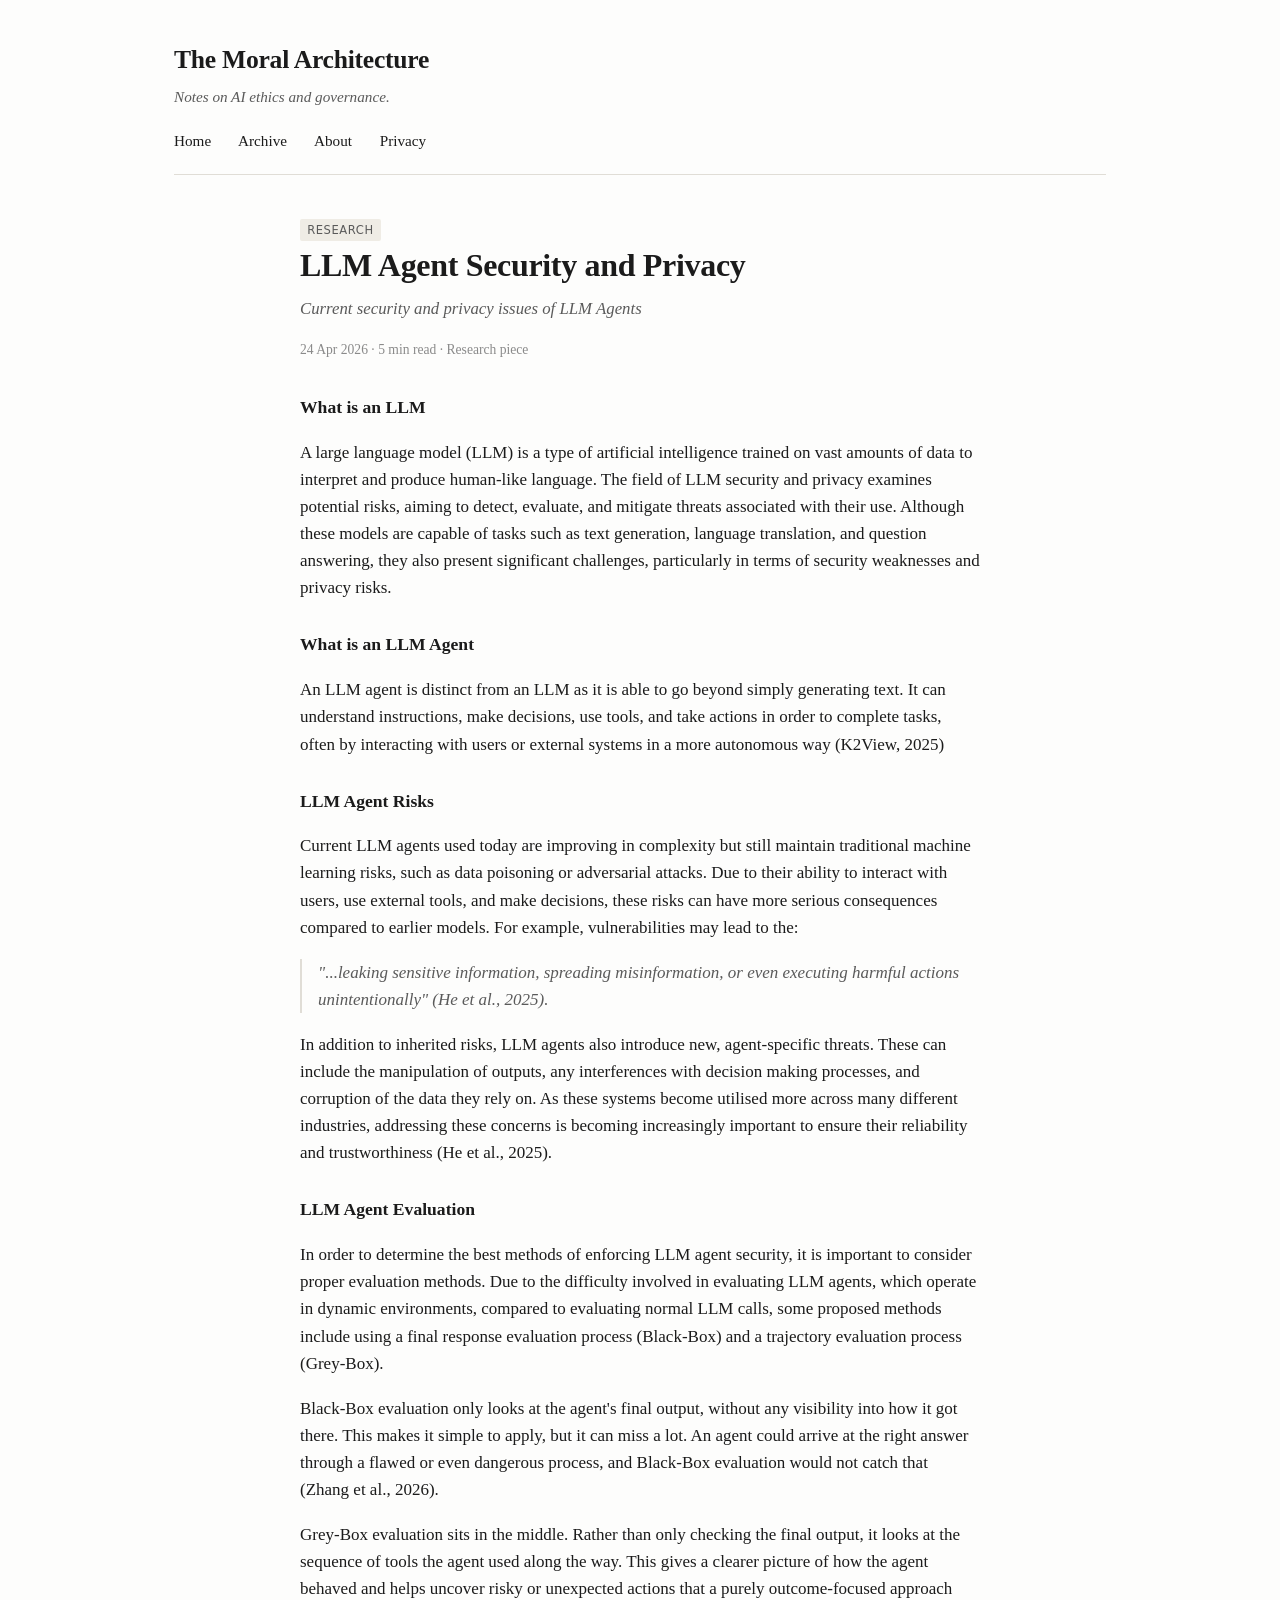
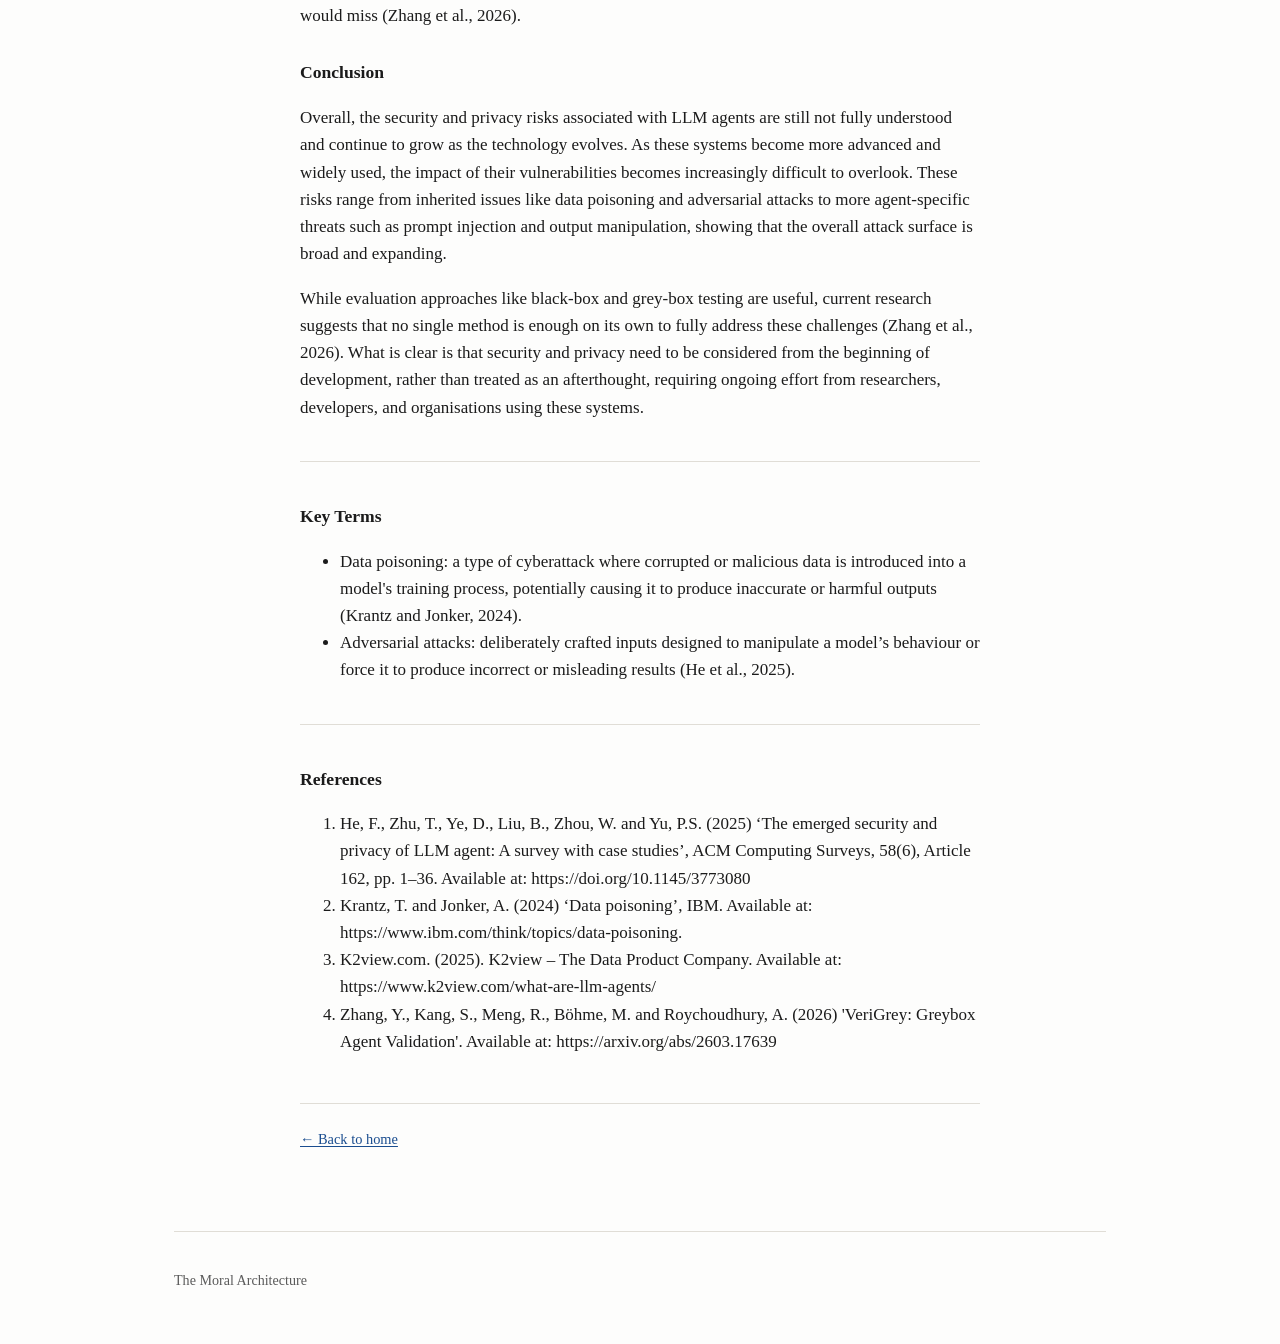
==== posts/llm-agent.html @ 135d9285 "Publish new article on LLM Agent Security and Privacy" ====
<!DOCTYPE html>
<html lang="en">

<head>
  <meta charset="UTF-8">
  <meta name="viewport" content="width=device-width, initial-scale=1.0">
  <meta name="description" content="Notes on accountability gaps in algorithmic decision-making.">
  <meta name="referrer" content="no-referrer">
  <title>LLM Agent Security and Privacy — The Moral Architecture</title>
  <link rel="stylesheet" href="../styles.css">
</head>

<body>
  <div class="shell">

    <header class="site">
      <h1 class="site-title"><a href="../index.html">The Moral Architecture</a></h1>
      <p class="site-tagline">Notes on AI ethics and governance.</p>
      <nav class="site-nav">
        <a href="../index.html">Home</a>
        <a href="../archive.html">Archive</a>
        <a href="../about.html">About</a>
        <a href="../privacy.html">Privacy</a>
      </nav>
    </header>

    <main class="post">
      <header class="post-head">
        <span class="tag">research</span>
        <h1>LLM Agent Security and Privacy</h1>
        <p class="dek">Current security and privacy issues of LLM Agents</p>
        <p class="meta">24 Apr 2026 · 5 min read · Research piece</p>
      </header>

      <div class="post-body">

        <h3> What is an LLM </h3>
        <p>
          A large language model (LLM) is a type of artificial intelligence trained on vast amounts
          of data to interpret and produce human-like language. The field of LLM security
          and privacy examines potential risks, aiming to detect, evaluate, and mitigate
          threats associated with their use. Although these models are capable of tasks
          such as text generation, language translation, and question answering,
          they also present significant challenges, particularly in terms of security
          weaknesses and privacy risks.
        </p>

        <h3> What is an LLM Agent </h3>
        <p>
          An LLM agent is distinct from an LLM as it is able to go beyond simply generating text.
          It can understand instructions, make decisions, use tools, and take actions in order to complete tasks, often
          by
          interacting with users or external systems in a more autonomous way (K2View, 2025)
        </p>

        <h3> LLM Agent Risks </h3>

        <p>Current LLM agents used today are improving in complexity but still maintain traditional
          machine learning risks, such as data poisoning or adversarial attacks. Due to
          their ability to interact with users, use external tools, and make decisions, these risks
          can have more serious consequences compared to earlier models. For example,
          vulnerabilities may lead to the:
        <blockquote> "...leaking sensitive information, spreading misinformation, or even executing
          harmful actions unintentionally" (He et al., 2025). </blockquote>
        </p>

        <p>
          In addition to inherited risks, LLM agents also introduce new, agent-specific threats.
          These can include the manipulation of outputs, any interferences with decision making processes, and
          corruption of the data they rely on. As these systems become utilised more across many different
          industries, addressing these concerns is becoming increasingly important to ensure their
          reliability and trustworthiness (He et al., 2025).
        </p>

        <h3> LLM Agent Evaluation </h3>
        <p>In order to determine the best methods of enforcing LLM agent security, it is important to consider proper
          evaluation methods.
          Due to the difficulty involved in evaluating LLM agents, which operate in dynamic environments, compared to
          evaluating normal LLM calls,
          some proposed methods include using a final response evaluation process (Black-Box) and a trajectory
          evaluation process (Grey-Box).
        </p>

        <p>Black-Box evaluation only looks at the agent's final output, without any visibility into how it got there.
          This makes it simple to apply, but it can miss a lot. An agent could arrive at the right answer through a
          flawed or even dangerous process, and Black-Box evaluation would not catch that (Zhang et al., 2026).
        </p>

        <p>Grey-Box evaluation sits in the middle. Rather than only checking the final output, it looks at the sequence
          of tools the agent used along the way. This gives a clearer picture of how the agent behaved and helps
          uncover risky or unexpected actions that a purely outcome-focused approach would miss (Zhang et al., 2026).
        </p>

        <h3> Conclusion </h3>
        <p>Overall, the security and privacy risks associated with LLM agents are still not fully understood and
          continue to grow as the technology evolves. As these systems become more advanced and widely used,
          the impact of their vulnerabilities becomes increasingly difficult to overlook. These risks range from
          inherited issues like data poisoning and adversarial attacks to more agent-specific threats such as prompt
          injection and output manipulation, showing that the overall attack surface is broad and expanding.</p>

        <p>While evaluation approaches like black-box and grey-box testing are useful, current research suggests that no
          single method is enough on its own to fully address these challenges (Zhang et al., 2026). What is clear is
          that security and privacy need to be considered from the beginning of development, rather than treated as an
          afterthought, requiring ongoing effort from researchers, developers, and organisations using these systems.
        </p>

        <hr>

        <h3>Key Terms</h3>

        <ul>
          <li>Data poisoning: a type of cyberattack where corrupted or malicious data
            is introduced into a model's training process, potentially causing it to
            produce inaccurate or harmful outputs (Krantz and Jonker, 2024). </li>
          <li>
            Adversarial attacks: deliberately crafted inputs designed to manipulate a model’s
            behaviour or force it to produce incorrect or misleading results (He et al., 2025).
          </li>
        </ul>

        <hr>

        <h3> References </h3>

        <ol>
          <li>He, F., Zhu, T., Ye, D., Liu, B., Zhou, W. and Yu, P.S. (2025) ‘The emerged security and privacy of LLM
            agent: A survey with case studies’, ACM Computing Surveys, 58(6), Article 162, pp. 1–36. Available at:
            https://doi.org/10.1145/3773080</li>
          <li>Krantz, T. and Jonker, A. (2024) ‘Data poisoning’, IBM. Available at:
            https://www.ibm.com/think/topics/data-poisoning.</li>
          <li>K2view.com. (2025). K2view – The Data Product Company. Available at:
            https://www.k2view.com/what-are-llm-agents/</li>
          <li>Zhang, Y., Kang, S., Meng, R., Böhme, M. and Roychoudhury, A. (2026) 'VeriGrey: Greybox Agent Validation'.
            Available at: https://arxiv.org/abs/2603.17639</li>
        </ol>


      </div>

      <div class="post-footer">
         <a href="../index.html">← Back to home</a>
      </div>
    </main>

    <footer class="site">
      <p>
        The Moral Architecture
      </p>
    </footer>

  </div>
</body>

</html>
---- styles.css ----
:root {
  --bg: #fdfdfc;
  --text: #1b1b1b;
  --muted: #5a5a5a;
  --faint: #8a8a8a;
  --line: #e0ddd6;
  --link: #1a4d8f;
  --tag-bg: #efece5;
  --max-width: 980px;
  --reading-width: 680px;
}

* { box-sizing: border-box; }

html, body {
  margin: 0;
  padding: 0;
}

body {
  font-family: Charter, "Bitstream Charter", "Sitka Text", Cambria, Georgia, serif;
  font-size: 17px;
  line-height: 1.6;
  color: var(--text);
  background: var(--bg);
  -webkit-font-smoothing: antialiased;
}

a {
  color: var(--link);
  text-decoration: underline;
  text-underline-offset: 2px;
  text-decoration-thickness: 1px;
}

a:hover {
  text-decoration-thickness: 2px;
}

.shell {
  max-width: var(--max-width);
  margin: 0 auto;
  padding: 0 1.5rem;
}

/* header */

header.site {
  padding: 2.5rem 0 1.25rem;
  border-bottom: 1px solid var(--line);
  margin-bottom: 2.5rem;
}

.site-title {
  font-size: 1.6rem;
  font-weight: 600;
  margin: 0 0 0.25rem;
  letter-spacing: -0.01em;
}

.site-title a {
  color: var(--text);
  text-decoration: none;
}

.site-tagline {
  color: var(--muted);
  font-size: 0.95rem;
  font-style: italic;
  margin: 0 0 1.25rem;
}

nav.site-nav {
  font-size: 0.95rem;
}

nav.site-nav a {
  margin-right: 1.5rem;
  color: var(--text);
  text-decoration: none;
}

nav.site-nav a:hover {
  text-decoration: underline;
  text-underline-offset: 3px;
}

nav.site-nav a.current {
  font-weight: 600;
}

/* landing */

.intro {
  margin-bottom: 3rem;
}

.intro p {
  font-size: 1.05rem;
  color: var(--muted);
  max-width: 58ch;
  margin: 0 0 1rem;
}

h2.section-heading {
  font-size: 1rem;
  font-weight: 600;
  text-transform: uppercase;
  letter-spacing: 0.08em;
  color: var(--faint);
  margin: 2.5rem 0 1.25rem;
  padding-bottom: 0.4rem;
  border-bottom: 1px solid var(--line);
}

/* post list */

.post-list {
  list-style: none;
  padding: 0;
  margin: 0;
}

.post-list li {
  padding: 1.25rem 0;
  border-bottom: 1px solid var(--line);
}

.post-list li:last-child {
  border-bottom: none;
}

.post-list h3 {
  margin: 0 0 0.3rem;
  font-size: 1.25rem;
  font-weight: 600;
  line-height: 1.3;
}

.post-list h3 a {
  color: var(--text);
  text-decoration: none;
}

.post-list h3 a:hover {
  text-decoration: underline;
  text-underline-offset: 3px;
  text-decoration-thickness: 1px;
}

.post-list .excerpt {
  margin: 0.4rem 0 0.5rem;
  color: var(--muted);
  font-size: 0.98rem;
}

.post-list .meta {
  font-size: 0.82rem;
  color: var(--faint);
}

.tag {
  display: inline-block;
  font-size: 0.72rem;
  text-transform: uppercase;
  letter-spacing: 0.05em;
  padding: 0.1rem 0.45rem;
  background: var(--tag-bg);
  color: var(--muted);
  border-radius: 2px;
  margin-right: 0.5rem;
  font-family: ui-sans-serif, system-ui, sans-serif;
}

/* filters for archive */

.filters {
  margin: 0 0 1.5rem;
  font-size: 0.9rem;
  color: var(--muted);
}

.filters button {
  background: none;
  border: none;
  padding: 0.2rem 0.4rem;
  margin-right: 0.4rem;
  font: inherit;
  color: var(--link);
  cursor: pointer;
  text-decoration: underline;
  text-underline-offset: 2px;
}

.filters button.active {
  color: var(--text);
  text-decoration: none;
  font-weight: 600;
}

.filters .count {
  float: right;
  color: var(--faint);
  font-size: 0.85rem;
}

/* archive */

.post {
  max-width: var(--reading-width);
  margin: 0 auto;
}

.post header.post-head {
  margin-bottom: 2rem;
}

.post header.post-head h1 {
  font-size: 2rem;
  line-height: 1.2;
  margin: 0.25rem 0 0.75rem;
  font-weight: 600;
  letter-spacing: -0.01em;
}

.post header.post-head .dek {
  color: var(--muted);
  font-size: 1.05rem;
  font-style: italic;
  margin: 0 0 1rem;
}

.post header.post-head .meta {
  font-size: 0.85rem;
  color: var(--faint);
}

.post-body p,
.post-body ul,
.post-body ol,
.post-body pre,
.post-body blockquote {
  margin: 1.1rem 0;
}

.post-body h2 {
  font-size: 1.3rem;
  margin: 2.2rem 0 0.6rem;
  font-weight: 600;
}

.post-body h3 {
  font-size: 1.1rem;
  margin: 1.8rem 0 0.5rem;
  font-weight: 600;
}

.post-body blockquote {
  border-left: 2px solid var(--line);
  padding-left: 1rem;
  color: var(--muted);
  font-style: italic;
}

.post-body code {
  font-family: ui-monospace, Menlo, Consolas, monospace;
  font-size: 0.92em;
  background: var(--tag-bg);
  padding: 0.1em 0.3em;
  border-radius: 2px;
}

.post-body pre {
  background: var(--tag-bg);
  padding: 1rem;
  overflow-x: auto;
  font-size: 0.88rem;
  border-radius: 2px;
}

.post-body pre code {
  background: none;
  padding: 0;
}

.post-body hr {
  border: none;
  border-top: 1px solid var(--line);
  margin: 2.5rem 0;
}

.post-footer {
  margin-top: 3rem;
  padding-top: 1.5rem;
  border-top: 1px solid var(--line);
  font-size: 0.9rem;
  color: var(--muted);
}

.post-footer a {
  color: var(--link);
}

/* statuc */

.page {
  max-width: var(--reading-width);
  margin: 0 auto;
}

.page h1 {
  font-size: 1.8rem;
  font-weight: 600;
  margin: 0 0 1.25rem;
  letter-spacing: -0.01em;
}

.page h2 {
  font-size: 1.15rem;
  font-weight: 600;
  margin: 2rem 0 0.5rem;
}

.page p,
.page ul,
.page ol {
  margin: 1rem 0;
}

.page ul, .page ol {
  padding-left: 1.25rem;
}

.page li {
  margin-bottom: 0.35rem;
}

/* footer */

footer.site {
  margin-top: 5rem;
  padding: 2rem 0 3rem;
  border-top: 1px solid var(--line);
  font-size: 0.88rem;
  color: var(--muted);
}

footer.site p {
  margin: 0.3rem 0;
}

footer.site a {
  color: var(--link);
}

/* small screens */ 

@media (max-width: 600px) {
  body { font-size: 16px; }
  .site-title { font-size: 1.35rem; }
  nav.site-nav a { margin-right: 1rem; }
  .post header.post-head h1 { font-size: 1.6rem; }
  .filters .count { display: block; float: none; margin-top: 0.3rem; }
}

@media print {
  nav.site-nav, footer.site { display: none; }
  body { background: white; }
}
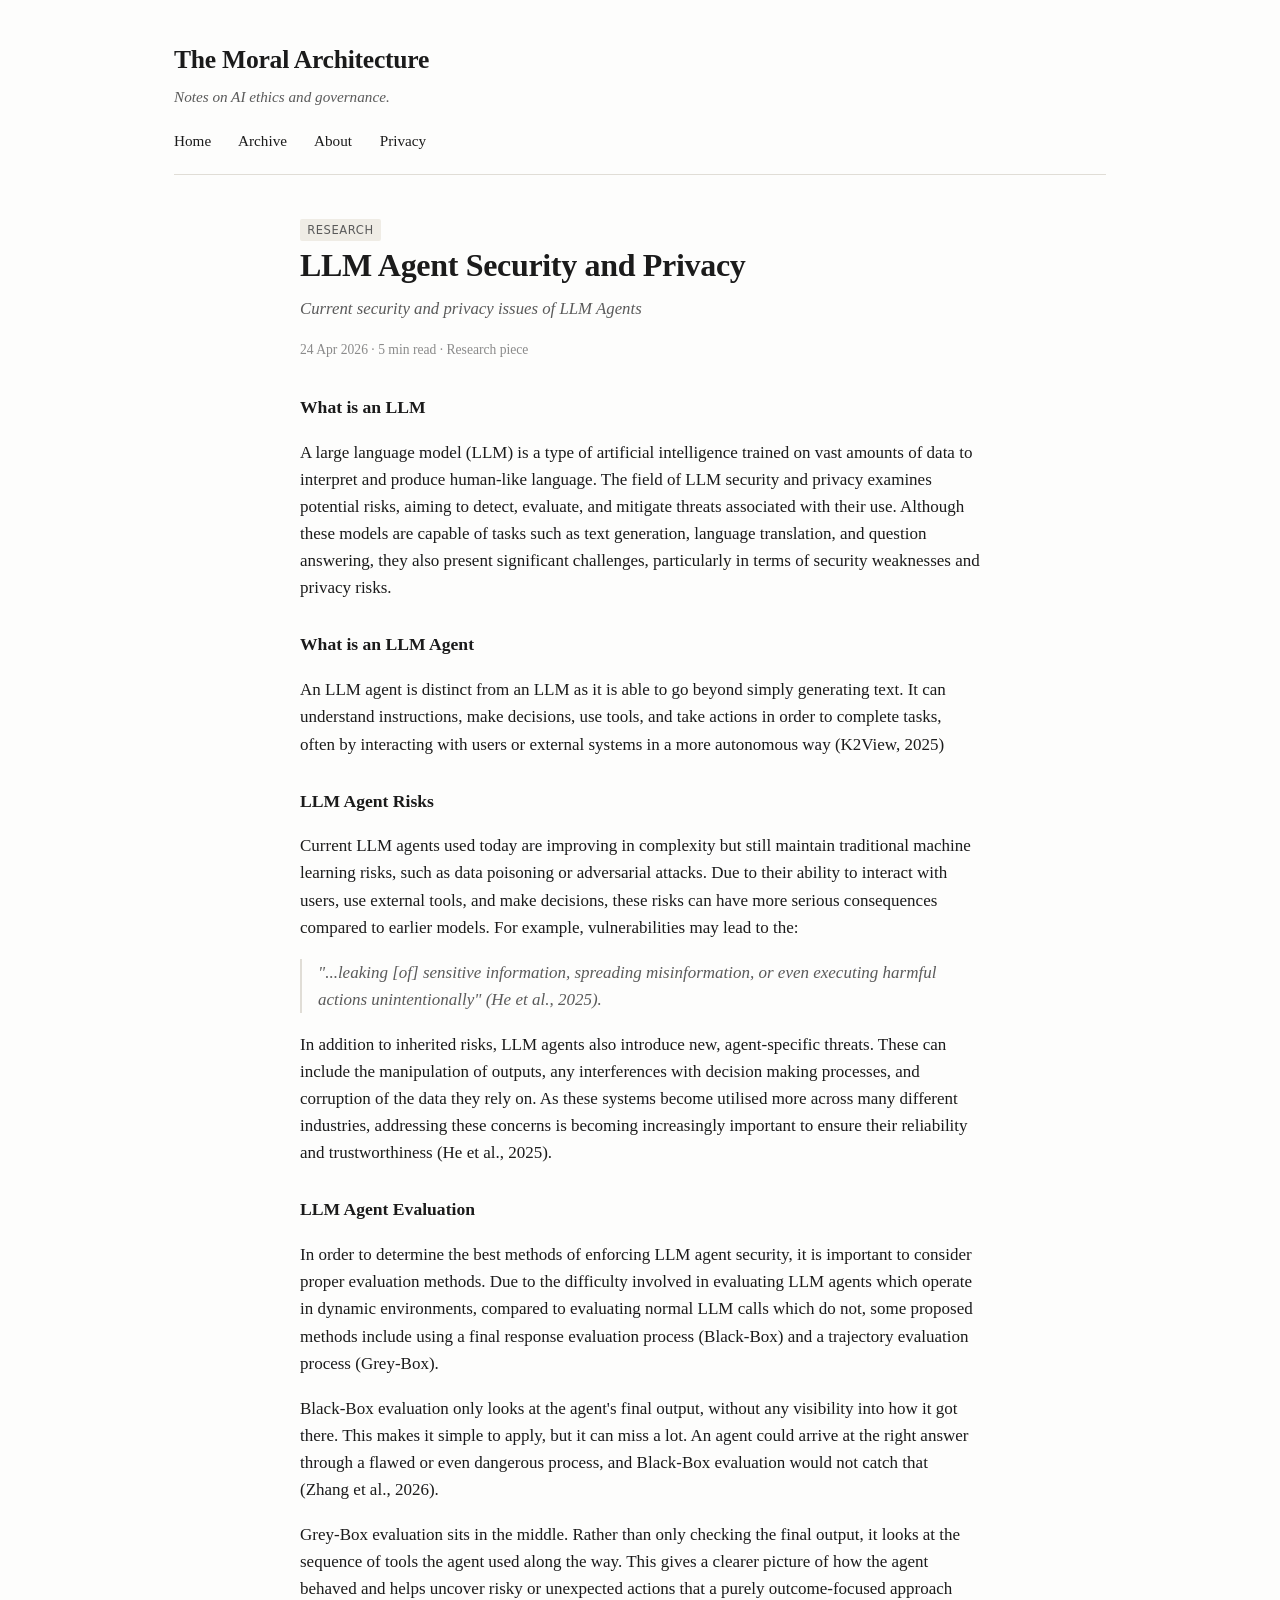
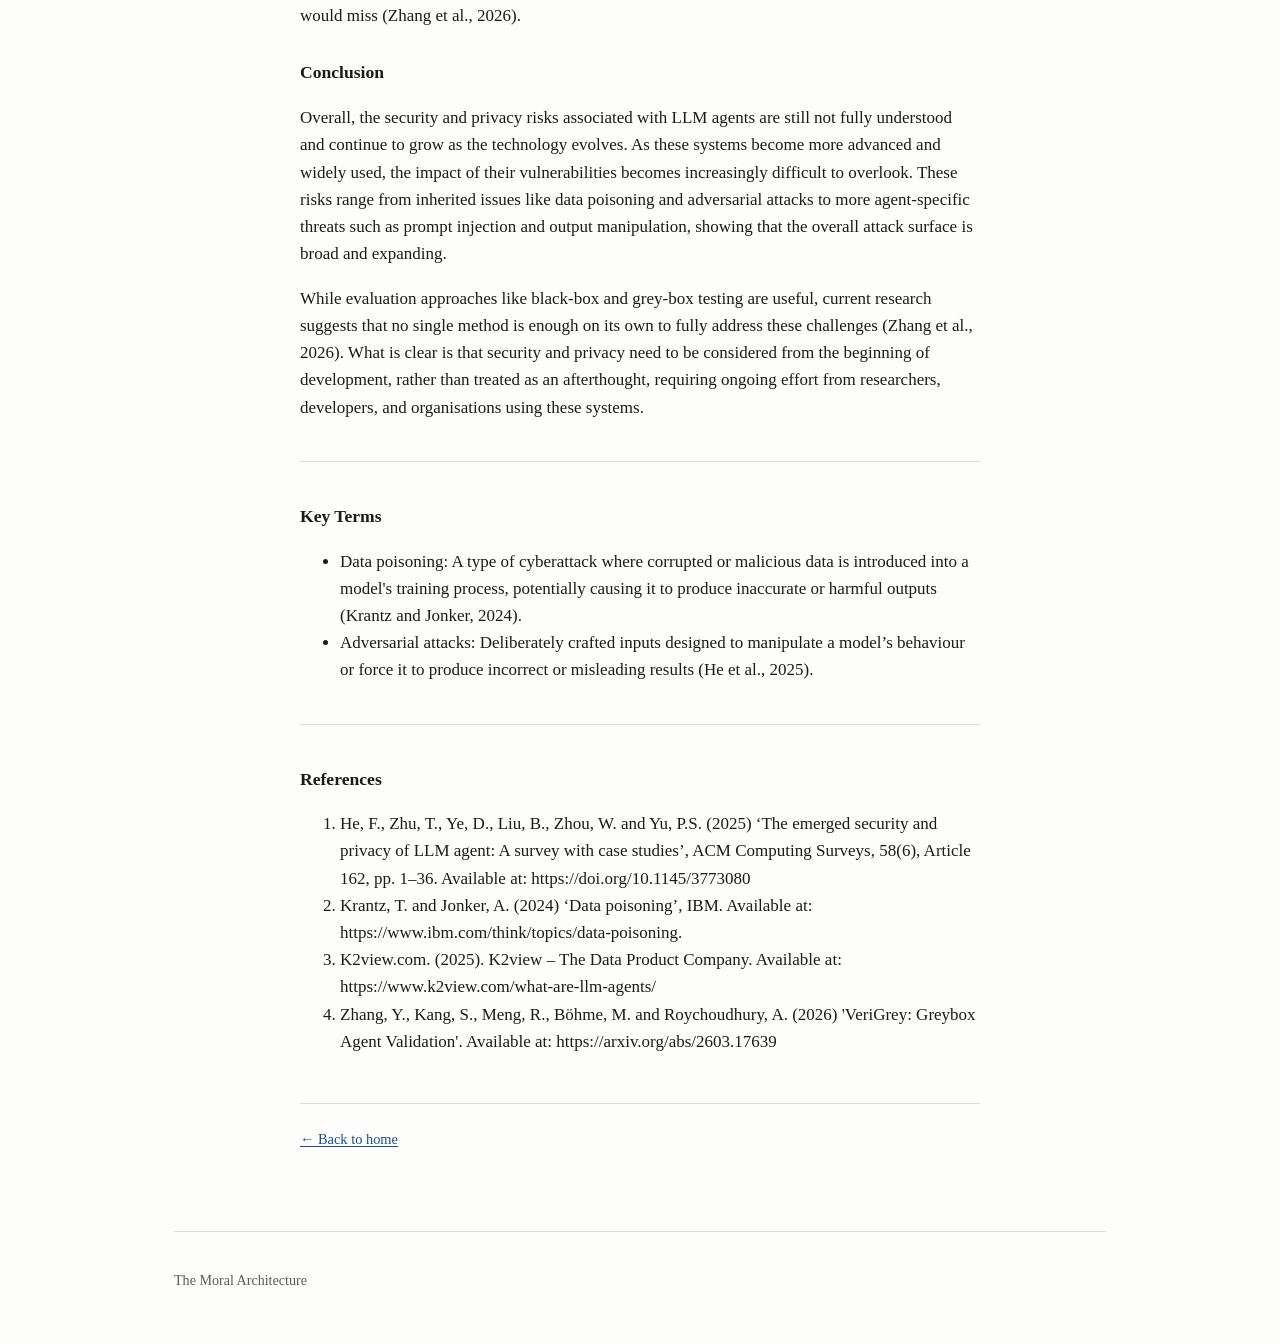
==== commit a47d13ee: "Fix inconsistency errors" ====
--- a/posts/llm-agent.html
+++ b/posts/llm-agent.html
@@ -60,7 +60,7 @@
           their ability to interact with users, use external tools, and make decisions, these risks
           can have more serious consequences compared to earlier models. For example,
           vulnerabilities may lead to the:
-        <blockquote> "...leaking sensitive information, spreading misinformation, or even executing
+        <blockquote> "...leaking [of] sensitive information, spreading misinformation, or even executing
           harmful actions unintentionally" (He et al., 2025). </blockquote>
         </p>
 
@@ -75,8 +75,8 @@
         <h3> LLM Agent Evaluation </h3>
         <p>In order to determine the best methods of enforcing LLM agent security, it is important to consider proper
           evaluation methods.
-          Due to the difficulty involved in evaluating LLM agents, which operate in dynamic environments, compared to
-          evaluating normal LLM calls,
+          Due to the difficulty involved in evaluating LLM agents which operate in dynamic environments, compared to
+          evaluating normal LLM calls which do not,
           some proposed methods include using a final response evaluation process (Black-Box) and a trajectory
           evaluation process (Grey-Box).
         </p>
@@ -109,11 +109,11 @@
         <h3>Key Terms</h3>
 
         <ul>
-          <li>Data poisoning: a type of cyberattack where corrupted or malicious data
+          <li>Data poisoning: A type of cyberattack where corrupted or malicious data
             is introduced into a model's training process, potentially causing it to
             produce inaccurate or harmful outputs (Krantz and Jonker, 2024). </li>
           <li>
-            Adversarial attacks: deliberately crafted inputs designed to manipulate a model’s
+            Adversarial attacks: Deliberately crafted inputs designed to manipulate a model’s
             behaviour or force it to produce incorrect or misleading results (He et al., 2025).
           </li>
         </ul>
